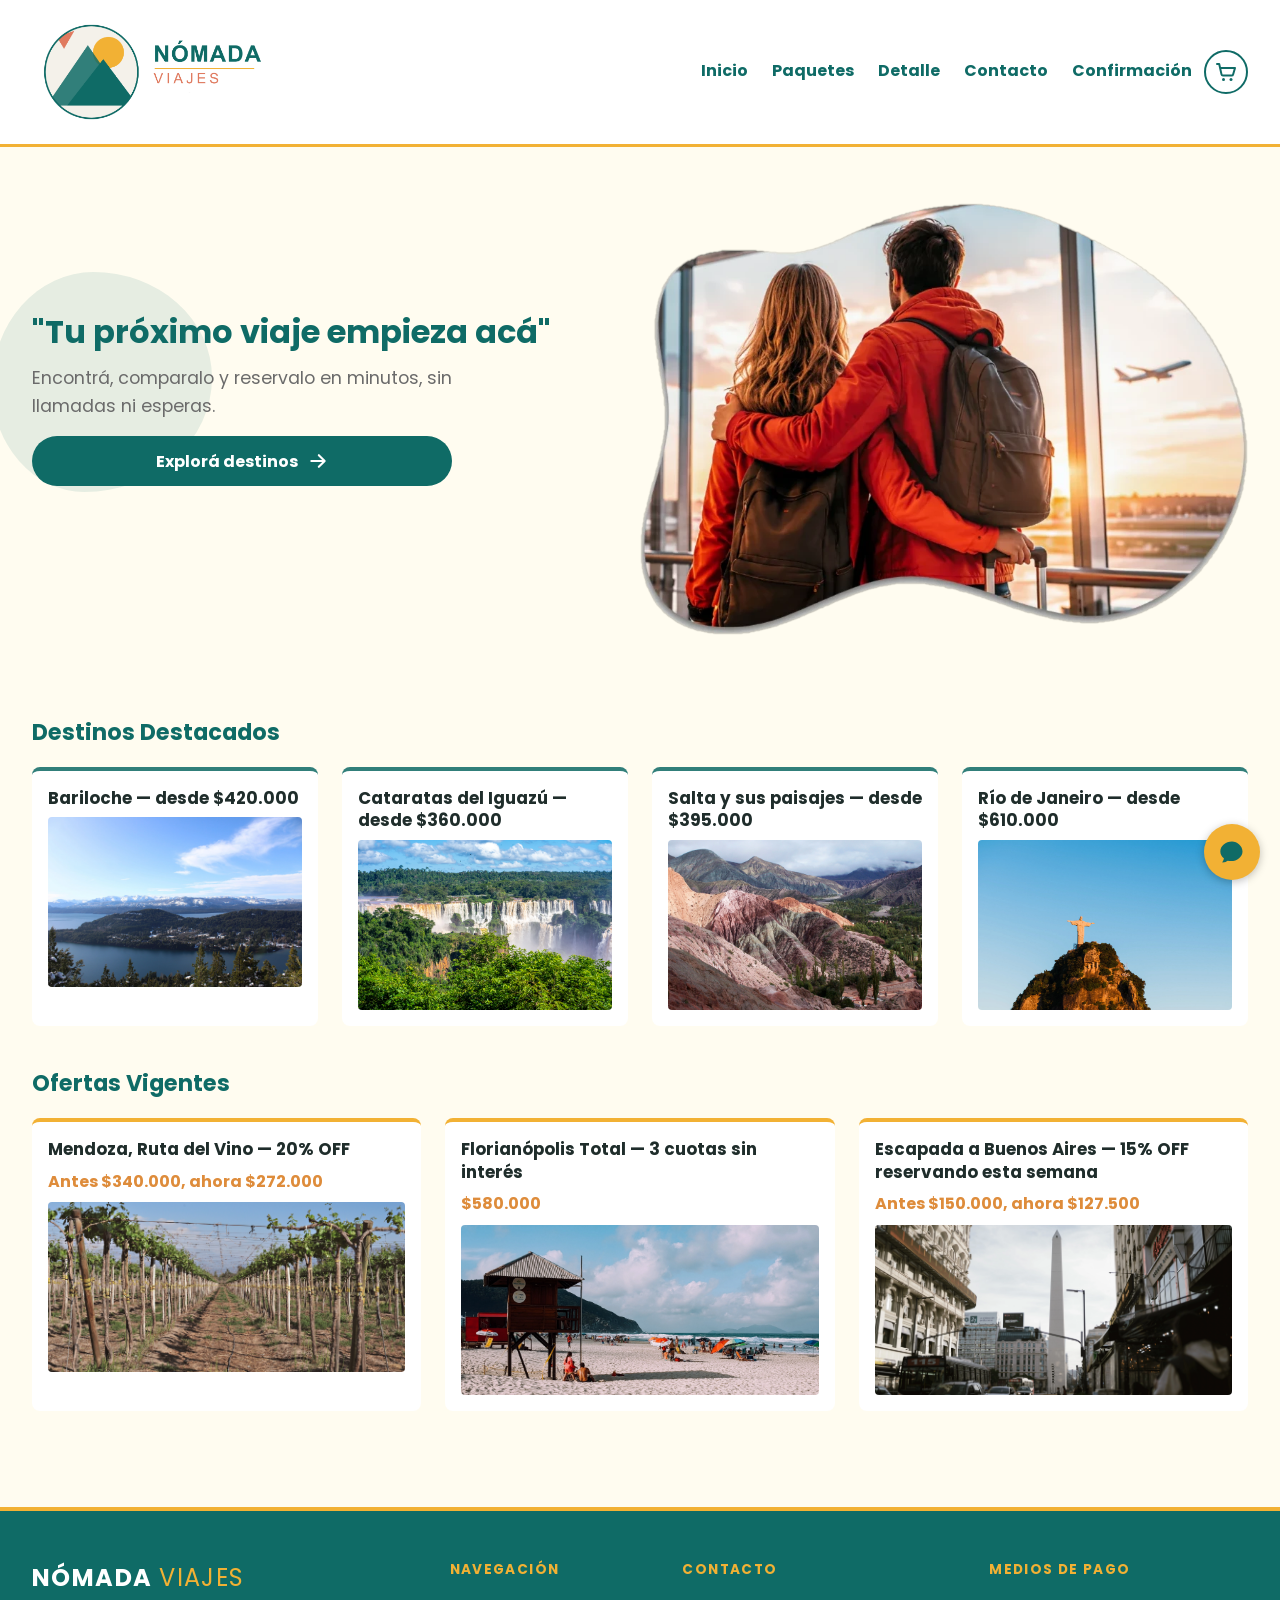
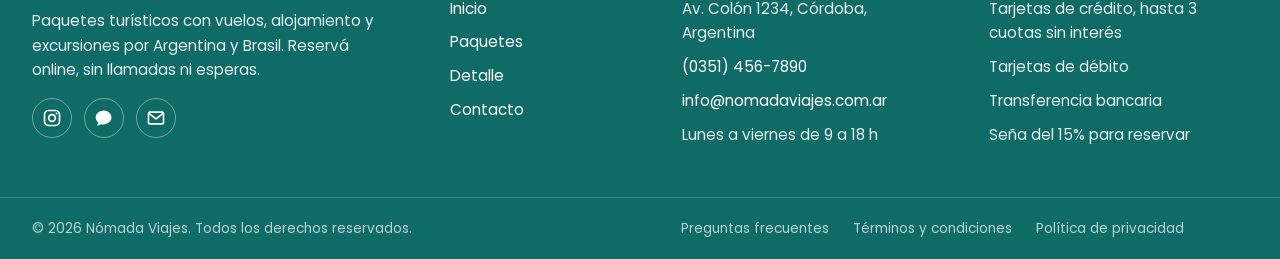
==== estructura_html/src/index.html @ 0f1e9869 "Modificaciones y correcciones TP4" ====
<!DOCTYPE html>
<html lang="es">

<head>
    <meta charset="UTF-8">
    <meta name="viewport" content="width=device-width, initial-scale=1.0">
    <title>Nomada Viajes</title>
    <link rel="icon" href="./recursos/imagenes/favicon.svg">
    <link rel="stylesheet" href="./recursos/estilos/index-global.css">
    <script type="module" src="./recursos/js/index.js"></script>
</head>

<body>
    <header class="encabezado-principal" id="encabezado-principal">
        <a href="./index.html" aria-label="Ir al inicio">
            <img src="./recursos/imagenes/logo_nomada.png" alt="logo empresa Nómada Viajes" width="450">
        </a>
        <nav class="vinculos">
            <a href="./index.html">
                Inicio
            </a>
            <a href="./catalogo.html">
                Paquetes
            </a>
            <a href="./detalle.html">
                Detalle
            </a>
            <a href="./formulario.html">
                Contacto
            </a>
            <a href="./confirmacion.html">
                Confirmación
            </a>
        </nav>
        <div class="carrito-encabezado">
            <button type="button" class="boton-carrito" id="boton-carrito" aria-label="Carrito vacío"
                aria-expanded="false" aria-controls="panel-carrito">
                <svg viewBox="0 0 24 24" aria-hidden="true">
                    <path d="M3 4h2.2l2.3 10.4a1.5 1.5 0 0 0 1.5 1.2h8.6a1.5 1.5 0 0 0 1.5-1.1L21 8H6.1" fill="none"
                        stroke="currentColor" stroke-width="2" stroke-linecap="round" stroke-linejoin="round" />
                    <circle cx="9.5" cy="19.5" r="1.5" fill="currentColor" />
                    <circle cx="17" cy="19.5" r="1.5" fill="currentColor" />
                </svg>
                <span class="carrito-contador" id="carrito-contador" hidden>0</span>
            </button>
            <span class="carrito-resumen" id="carrito-resumen" hidden></span>
        </div>
        <button class="boton-abrir" id="boton-abrir" aria-label="Abrir menú" aria-expanded="false"></button>
        <button class="boton-cerrar" id="boton-cerrar" aria-label="Cerrar menú"></button>
        <section class="panel-carrito" id="panel-carrito" aria-label="Tu carrito" hidden>
            <h2>Tu carrito</h2>
            <ul class="carrito-items" id="carrito-items">
                <!-- Los paquetes del carrito se cargan dinámicamente desde carrito.js -->
            </ul>
            <p class="carrito-vacio" id="carrito-vacio">Tu carrito está vacío.</p>
            <div class="carrito-total" id="carrito-total" hidden>
                <p>Subtotal: <strong id="carrito-subtotal">$0</strong></p>
                <a href="./formulario.html" class="boton boton-secundario">
                    Continuar con la reserva
                </a>
            </div>
        </section>
    </header>
    <main class="contenido-principal">
        <!-- Hero: texto a la izquierda y foto a la derecha (en celular se apilan) -->
        <section class="presentacion">
            <div class="presentacion-texto">
                <h1>"Tu próximo viaje empieza acá"</h1>
                <p>Encontrá, comparalo y reservalo en minutos, sin llamadas ni esperas.</p>

                <!-- Un vínculo con forma de botón: un <a> no puede ir dentro de un <button> -->
                <a href="./catalogo.html" class="boton boton-destinos" id="boton-destinos">
                    Explorá destinos
                    <svg viewBox="0 0 24 24" aria-hidden="true">
                        <path d="M4 12h15M13 5l7 7-7 7" fill="none" stroke="currentColor" stroke-width="2.5"
                            stroke-linecap="round" stroke-linejoin="round" />
                    </svg>
                </a>
            </div>
            <div class="presentacion-foto">
                <img src="./recursos/imagenes/fotoprincip.webp" alt="Pareja de viajeros mirando un avión despegar"
                    width="420">
            </div>
        </section>
        <section>
            <h2>Destinos Destacados</h2>
            <div class="grilla-destinos" id="contenedor-destinos">
                <article>
                    <h3>Bariloche — desde $420.000</h3>
                    <img src="./recursos/imagenes/paquetes/bariloche.webp"
                        alt="Vista del lago Nahuel Huapi con cerros nevados, Bariloche">
                </article>
                <article>
                    <h3>Cataratas del Iguazú — desde $360.000</h3>
                    <img src="./recursos/imagenes/paquetes/cataratas.webp"
                        alt="Cascada principal del Parque Nacional Iguazú" width="400">
                </article>
                <article>
                    <h3>Salta y sus paisajes — desde $395.000</h3>
                    <img src="./recursos/imagenes/paquetes/salta.webp"
                        alt="Cerros multicolores de la Quebrada de Humahuaca, Salta" width="400">
                </article>
                <article>
                    <h3>Río de Janeiro — desde $610.000</h3>
                    <img src="./recursos/imagenes/paquetes/rio.webp" alt="Vista del Cristo Redentor en Río de Janeiro"
                        width="400">
                </article>
            </div>
        </section>
        <section>
            <h2>Ofertas Vigentes</h2>
            <div class="grilla-ofertas" id="contenedor-ofertas">
                <article>
                    <h3>Mendoza, Ruta del Vino — 20% OFF</h3>
                    <p>Antes $340.000, ahora $272.000</p>
                    <img src="./recursos/imagenes/paquetes/mendoza.webp" alt="Viñedos en la Ruta del Vino, Mendoza"
                        width="400">
                </article>
                <article>
                    <h3>Florianópolis Total — 3 cuotas sin interés</h3>
                    <p> $580.000</p>
                    <img src="./recursos/imagenes/paquetes/florianopolis.webp" alt="Playa de Florianópolis, Brasil"
                        width="400">
                </article>
                <article>
                    <h3>Escapada a Buenos Aires — 15% OFF reservando esta semana</h3>
                    <p>Antes $150.000, ahora $127.500</p>
                    <img src="./recursos/imagenes/paquetes/obelisco.webp"
                        alt="Avenida 9 de Julio y el Obelisco, Buenos Aires" width="400">
                </article>

            </div>
        </section>
    </main>
    <footer class="pie-principal">
        <div class="pie-contenido">
            <section class="pie-marca">
                <p class="pie-logo">Nómada <span>Viajes</span></p>
                <p>
                    Paquetes turísticos con vuelos, alojamiento y excursiones por Argentina y Brasil.
                    Reservá online, sin llamadas ni esperas.
                </p>
                <ul class="pie-redes">
                    <li>
                        <a href="https://instagram.com/nomadaviajes_ok" target="_blank" rel="noopener"
                            aria-label="Instagram de Nómada Viajes">
                            <svg viewBox="0 0 24 24" aria-hidden="true">
                                <rect x="3" y="3" width="18" height="18" rx="5" fill="none" stroke="currentColor"
                                    stroke-width="2" />
                                <circle cx="12" cy="12" r="4" fill="none" stroke="currentColor" stroke-width="2" />
                                <circle cx="17.5" cy="6.5" r="1.2" fill="currentColor" />
                            </svg>
                        </a>
                    </li>
                    <li>
                        <a href="https://wa.me/5493511234567" target="_blank" rel="noopener"
                            aria-label="WhatsApp de Nómada Viajes">
                            <svg viewBox="0 0 24 24" aria-hidden="true">
                                <path fill="currentColor"
                                    d="M12 3C6.48 3 2 6.94 2 11.5c0 2.34 1.16 4.44 3.06 5.94-.1.86-.42 2.02-1.31 3.2-.13.17-.02.42.2.42 1.9-.02 3.5-.9 4.4-1.55.83.2 1.72.3 2.65.3 5.52 0 10-3.94 10-8.31C21 6.94 16.52 3 12 3z" />
                            </svg>
                        </a>
                    </li>
                    <li>
                        <a href="mailto:info@nomadaviajes.com.ar" aria-label="Enviar un email a Nómada Viajes">
                            <svg viewBox="0 0 24 24" aria-hidden="true">
                                <rect x="3" y="5" width="18" height="14" rx="2" fill="none" stroke="currentColor"
                                    stroke-width="2" />
                                <path d="M3.5 6.5 12 13l8.5-6.5" fill="none" stroke="currentColor" stroke-width="2"
                                    stroke-linejoin="round" />
                            </svg>
                        </a>
                    </li>
                </ul>
            </section>

            <nav class="pie-columna" aria-label="Navegación del pie de página">
                <h2>Navegación</h2>
                <ul>
                    <li><a href="./index.html">Inicio</a></li>
                    <li><a href="./catalogo.html">Paquetes</a></li>
                    <li><a href="./detalle.html">Detalle</a></li>
                    <li><a href="./formulario.html">Contacto</a></li>
                </ul>
            </nav>

            <section class="pie-columna">
                <h2>Contacto</h2>
                <ul>
                    <li>Av. Colón 1234, Córdoba, Argentina</li>
                    <li><a href="tel:+543514567890">(0351) 456-7890</a></li>
                    <li><a href="mailto:info@nomadaviajes.com.ar">info@nomadaviajes.com.ar</a></li>
                    <li>Lunes a viernes de 9 a 18 h</li>
                </ul>
            </section>

            <section class="pie-columna">
                <h2>Medios de pago</h2>
                <ul>
                    <li>Tarjetas de crédito, hasta 3 cuotas sin interés</li>
                    <li>Tarjetas de débito</li>
                    <li>Transferencia bancaria</li>
                    <li>Seña del 15% para reservar</li>
                </ul>
            </section>
        </div>

        <div class="pie-legal">
            <p>© 2026 Nómada Viajes. Todos los derechos reservados.</p>
            <ul>
                <li>Preguntas frecuentes</li>
                <li>Términos y condiciones</li>
                <li>Política de privacidad</li>
            </ul>
        </div>
    </footer>
    <a href="https://wa.me/5493511234567" class="boton-flotante" aria-label="Escribirme por WhatsApp" target="_blank"
        rel="noopener">
        <svg viewBox="0 0 24 24" aria-hidden="true">
            <path
                d="M12 3C6.48 3 2 6.94 2 11.5c0 2.34 1.16 4.44 3.06 5.94-.1.86-.42 2.02-1.31 3.2-.13.17-.02.42.2.42 1.9-.02 3.5-.9 4.4-1.55.83.2 1.72.3 2.65.3 5.52 0 10-3.94 10-8.31C21 6.94 16.52 3 12 3z" />
        </svg>
    </a>
</body>

</html>
---- estructura_html/src/recursos/estilos/index-global.css ----
/*IMPORTAR FUENTE*/
@font-face {
     font-family: "Poppins";
     src: url(./fuentes/Poppins-Regular.ttf);
     font-weight: 400;
   }
   @font-face {
     font-family: "Poppins";
     src: url(./fuentes/Poppins-Bold.ttf);
     font-weight: 700;
   }

/*SELECTOR UNIVERSAL*/
*,
*::before,
*::after{
    margin: 0;
    padding: 0;
    box-sizing: border-box;
}

/*SELECTOR DE TIPO */
html{
    font-family: "Poppins", Verdana, Geneva, Tahoma, sans-serif;
    font-size: 16px; 
}

body{
    display: grid;
    grid-template-columns: 100%;
    grid-template-rows: auto 1fr auto;
    min-height: 100vh;
    line-height: 1.6;
    color: #1F2D2B;
    background-color: #fffcf0;
}

h1{
    font-size: 2rem;
    line-height: 1.25;
    color: #0F6B66;
    margin-bottom: 0.75rem;
}

h2{
    font-size: 1.4rem;
    color: #0F6B66;
    margin-top: 2.5rem;
    margin-bottom: 1rem;
}

h3{
    font-size: 1.05rem;
    line-height: 1.35;
    color: #1F2D2B;
}

p{
    margin-bottom: 1rem;
}

a{
    color: #0F6B66;
    text-decoration: none;
}

ul{
    list-style: none;
}

img{
    max-width: 100%;
    display: block;
}

nav{
    display: flex;
    flex-wrap: wrap;
    gap: 0.5rem 1.5rem;
}

fieldset{
    border: none;
}

legend{
    font-weight: 700;
    color: #0F6B66;
}

/*SELECTORES DE CLASE */

/*ENCABEZADOS PRINCIPALES*/
.encabezado-principal{
    position: sticky;
    top: 0px;
    z-index: 20;
    display: flex;
    flex-direction: row;
    flex-wrap: wrap;
    align-items: center;
    gap: 0.75rem;
    background-color: #FFFFFF;
    border-bottom: 3px solid #F2B134;
    padding: 5px 2rem;
}

/*Imagen del logo: empuja todo lo demas hacia la derecha*/
.encabezado-principal > a{
    margin-right: auto;
}

.encabezado-principal a img{
    width: 250px;
}

/*Menu hamburguesa*/
/*Por defecto se arma para pantalla chica (el menu de pantalla grande esta en Responsividad)*/
.encabezado-principal .boton-abrir,
.encabezado-principal .boton-cerrar{
    position: relative;
    width: 44px;
    height: 44px;
    background-color: transparent;
    border: 2px solid #0F6B66;
    border-radius: 4px;
    cursor: pointer;
}

/*Las tres rayitas del boton desplegable*/
.encabezado-principal .boton-abrir{
    background-image:
        linear-gradient(#0F6B66, #0F6B66),
        linear-gradient(#0F6B66, #0F6B66),
        linear-gradient(#0F6B66, #0F6B66);
    background-size: 22px 3px;
    background-repeat: no-repeat;
    background-position: 50% 10px, 50% 50%, 50% 27px;
}

.encabezado-principal .boton-cerrar{
    display: none;
}

.encabezado-principal .boton-cerrar::before,
.encabezado-principal .boton-cerrar::after{
    content: "";
    position: absolute;
    top: 50%;
    left: 50%;
    width: 22px;
    height: 3px;
    background-color: #0F6B66;
}

.encabezado-principal .boton-cerrar::before{
    transform: translate(-50%, -50%) rotate(45deg);
}

.encabezado-principal .boton-cerrar::after{
    transform: translate(-50%, -50%) rotate(-45deg);
}

.encabezado-principal .boton-abrir:hover,
.encabezado-principal .boton-cerrar:hover{
    border-color: #F2B134;
}

/*pseudoclase focus-visible: se marca el boton cuando se llega con el teclado (tecla Tab)*/
.encabezado-principal .boton-abrir:focus-visible,
.encabezado-principal .boton-cerrar:focus-visible{
    outline: 2px solid #F2B134;
    outline-offset: 2px;
}

/*clase menu-abierto: con el header abierto se cambia el boton y se despliega el menu*/
.encabezado-principal.menu-abierto .boton-abrir{
    display: none;
}

.encabezado-principal.menu-abierto .boton-cerrar{
    display: block;
}

.encabezado-principal.menu-abierto .vinculos{
    display: flex;
}

.encabezado-principal .vinculos{
    display: none;
    position: absolute;
    top: 100%;
    left: 0;
    right: 0;
    z-index: 10;
    flex-direction: column;
    gap: 0;
    padding: 0.5rem 1rem 1rem;
    background-color: #FFFFFF;
    border-bottom: 3px solid #F2B134;
    box-shadow: 0 6px 8px rgba(0, 0, 0, 0.15);
}

.encabezado-principal .vinculos a{
    padding: 0.75rem 0;
    color: #0F6B66;
    font-weight: 700;
    border-bottom: 3px solid transparent;
}

.encabezado-principal .vinculos a:hover{
    border-bottom-color: #F2B134;
}


/*CONTENIDOS PRINCIPALES*/
/*Ocupa casi todo el ancho de la pantalla, con el mismo margen lateral que el encabezado (2rem)*/
.contenido-principal{
    width: 100%;
    max-width: 1600px;
    margin: 2rem auto;
    padding: 0 2rem;
}

/*Hero / presentacion: texto a la izquierda, foto a la derecha*/
.contenido-principal .presentacion{
    position: relative;
    display: flex;
    align-items: center;
    gap: 2.5rem;
    text-align: left;
    padding: 1.5rem 0 2.5rem;
}

.contenido-principal .presentacion-texto{
    position: relative;
    flex: 1 1 380px;
    z-index: 2;
}

/*blob decorativo detras del titulo*/
.contenido-principal .presentacion-texto::before{
    content: "";
    position: absolute;
    top: -2.5rem;
    left: -2.5rem;
    width: 220px;
    height: 220px;
    background-color: #0F6B66;
    opacity: 0.1;
    border-radius: 46% 54% 58% 42% / 52% 48% 52% 48%;
    z-index: -1;
}

.contenido-principal .presentacion-texto p{
    font-size: 1.1rem;
    max-width: 420px;
    color: #6B6B6B;
}

/*ruta punteada con el avioncito: se extiende hacia la foto*/
.contenido-principal .presentacion-texto{
    padding-bottom: 2.5rem;
}

.contenido-principal .presentacion-ruta{
    position: absolute;
    right: -50px;
    bottom: 0;
    width: 190px;
    height: auto;
    z-index: 1;
}

.contenido-principal .presentacion-foto{
    flex: 1 1 420px;
}

.contenido-principal .presentacion-foto img{
    width: 100%;
    height: auto;
    border-radius: 0 16px 16px 0;
}

/*Boton Explorá destinos (usa la clase global .boton): mismo ancho que el texto de arriba*/
.contenido-principal .boton-destinos{
    max-width: 420px;
    margin: 0.5rem 0 0;
}

.contenido-principal .grilla-destinos,
.contenido-principal .grilla-ofertas{
    display: grid;
    grid-template-columns: repeat(auto-fit, minmax(230px, 1fr));
    gap: 1.5rem;
}

.contenido-principal .grilla-destinos article,
.contenido-principal .grilla-ofertas article{
    background-color: #FFFFFF;
    border-radius: 8px;
    border-top: 4px solid #317F7A;
    padding: 1rem;
}

.contenido-principal .grilla-ofertas article{
    border-top-color: #F2B134;
}

.contenido-principal .grilla-destinos article h3,
.contenido-principal .grilla-ofertas article h3{
    margin-bottom: 0.5rem;
}

.contenido-principal .grilla-ofertas article p{
    color: #de8c3b;
    font-weight: 700;
    margin-bottom: 0.5rem;
}

.contenido-principal .grilla-destinos article img,
.contenido-principal .grilla-ofertas article img{
    width: 100%;
    height: 170px;
    object-fit: cover;
    border-radius: 4px;
}

/*BOTONES*/
/*Clase global: todos los botones y vinculos con forma de boton del sitio son redondeados (como "Explorá destinos")*/
.boton{
    display: flex;
    width: 100%;
    align-items: center;
    justify-content: center;
    gap: 0.6rem;
    padding: 0.8rem 1.75rem;
    border: 2px solid transparent;
    border-radius: 999px;
    background-color: #0F6B66;
    color: #FFFFFF;
    font-family: inherit;
    font-size: 1rem;
    font-weight: 700;
    line-height: 1.2;
    text-align: center;
    text-decoration: none;
    cursor: pointer;
    transition: background-color 0.2s ease, color 0.2s ease, border-color 0.2s ease;
}

.boton svg{
    width: 20px;
    height: 20px;
}

.boton:hover{
    background-color: #E07A5F;
    color: #FFFFFF;
}

.boton:focus-visible{
    outline: 2px solid #F2B134;
    outline-offset: 2px;
}

/*Variante amarilla (Continuar con la reserva)*/
.boton-secundario{
    background-color: #F2B134;
    color: #1F2D2B;
}

/*Variante con borde (Quitar)*/
.boton-contorno{
    background-color: transparent;
    color: #E07A5F;
    border-color: #E07A5F;
}

/*Variante chica (Quitar)*/
.boton-chico{
    padding: 0.45rem 1.1rem;
    font-size: 0.9rem;
}

/*Variante vinculo (Ver detalle): texto verde con linea amarilla abajo, como los vinculos del menu*/
.boton-vinculo{
    justify-content: space-between;
    padding: 0.6rem 0;
    border: none;
    border-bottom: 3px solid #F2B134;
    border-radius: 0;
    background-color: transparent;
    color: #0F6B66;
}

.boton-vinculo svg{
    transition: transform 0.2s ease;
}

/*El boton Quitar del carrito no ocupa todo el ancho: va al lado de los datos*/
.boton-quitar{
    width: auto;
    flex-shrink: 0;
}

/*CARRITO DEL ENCABEZADO*/
.encabezado-principal .carrito-encabezado{
    display: flex;
    align-items: center;
    gap: 0.5rem;
}

.encabezado-principal .boton-carrito{
    position: relative;
    display: flex;
    align-items: center;
    justify-content: center;
    width: 44px;
    height: 44px;
    background-color: transparent;
    color: #0F6B66;
    border: 2px solid #0F6B66;
    border-radius: 50%;
    cursor: pointer;
    transition: background-color 0.2s ease, color 0.2s ease;
}

.encabezado-principal .boton-carrito svg{
    width: 24px;
    height: 24px;
}

.encabezado-principal .boton-carrito:hover,
.encabezado-principal .boton-carrito[aria-expanded="true"]{
    background-color: #0F6B66;
    color: #FFFFFF;
}

.encabezado-principal .boton-carrito:focus-visible{
    outline: 2px solid #F2B134;
    outline-offset: 2px;
}

/*Globito con la cantidad de paquetes*/
.encabezado-principal .carrito-contador{
    position: absolute;
    top: -6px;
    right: -6px;
    min-width: 20px;
    height: 20px;
    padding: 0 5px;
    border-radius: 999px;
    background-color: #E07A5F;
    color: #FFFFFF;
    font-size: 0.75rem;
    font-weight: 700;
    line-height: 20px;
    text-align: center;
}

/*Total al lado del icono*/
.encabezado-principal .carrito-resumen{
    font-weight: 700;
    color: #0F6B66;
    white-space: nowrap;
}

/*El atributo hidden tiene que ganarle a los display de arriba*/
.encabezado-principal [hidden]{
    display: none !important;
}

/*Panel desplegable del carrito*/
.encabezado-principal .panel-carrito{
    position: absolute;
    top: calc(100% + 3px);
    right: 2rem;
    width: min(420px, calc(100vw - 2rem));
    max-height: calc(100vh - 140px);
    overflow-y: auto;
    background-color: #FFFFFF;
    border-radius: 0 0 8px 8px;
    border-top: 4px solid #F2B134;
    padding: 1rem 1.25rem;
    box-shadow: 0 8px 20px rgba(0, 0, 0, 0.18);
}

.encabezado-principal .panel-carrito h2{
    margin: 0 0 0.5rem;
    font-size: 1.2rem;
}

.encabezado-principal .carrito-item{
    display: flex;
    align-items: center;
    gap: 0.75rem;
    padding: 0.75rem 0;
    border-bottom: 1px solid #E3E0D8;
}

.encabezado-principal .carrito-item img{
    width: 64px;
    height: 52px;
    object-fit: cover;
    border-radius: 4px;
}

.encabezado-principal .carrito-datos{
    flex: 1;
}

.encabezado-principal .carrito-datos h3{
    font-size: 0.95rem;
}

.encabezado-principal .carrito-datos p{
    margin: 0;
    font-size: 0.85rem;
}

.encabezado-principal .carrito-datos .carrito-precio{
    font-size: 0.95rem;
    font-weight: 700;
}

.encabezado-principal .carrito-vacio{
    margin: 0.5rem 0 0;
    font-style: italic;
}

/*Subtotal arriba y boton continuar abajo a todo el ancho*/
.encabezado-principal .carrito-total{
    display: flex;
    flex-direction: column;
    gap: 0.75rem;
    padding-top: 1rem;
}

.encabezado-principal .carrito-total p{
    margin: 0;
    font-size: 1.1rem;
}

/*PIE PRINCIPAL*/
.pie-principal{
    margin-top: 4rem;
    background-color: #0F6B66;
    color: #E6F0EF;
    border-top: 4px solid #F2B134;
    font-size: 0.95rem;
}

/*4 columnas: marca, navegacion, contacto y medios de pago (mismo ancho que el contenido)*/
.pie-principal .pie-contenido{
    display: grid;
    grid-template-columns: 2fr 1fr 1.4fr 1.4fr;
    gap: 2rem 3rem;
    max-width: 1600px;
    margin: 0 auto;
    padding: 3rem 2rem 2.5rem;
}

.pie-principal .pie-logo{
    margin-bottom: 0.75rem;
    font-size: 1.5rem;
    font-weight: 700;
    letter-spacing: 0.06em;
    text-transform: uppercase;
    color: #FFFFFF;
}

.pie-principal .pie-logo span{
    font-weight: 400;
    color: #F2B134;
}

.pie-principal .pie-marca p{
    max-width: 360px;
}

.pie-principal h2{
    margin: 0 0 1rem;
    font-size: 0.85rem;
    letter-spacing: 0.1em;
    text-transform: uppercase;
    color: #F2B134;
}

/*La columna de navegacion es un <nav>: se anula el display flex global de nav*/
.pie-principal .pie-columna{
    display: block;
}

.pie-principal .pie-columna li{
    margin-bottom: 0.6rem;
}

.pie-principal a{
    color: #FFFFFF;
    transition: color 0.2s ease;
}

.pie-principal a:hover{
    color: #F2B134;
}

.pie-principal a:focus-visible{
    outline: 2px solid #F2B134;
    outline-offset: 2px;
}

/*Redes: circulos con icono*/
.pie-principal .pie-redes{
    display: flex;
    gap: 0.75rem;
}

.pie-principal .pie-redes a{
    display: flex;
    align-items: center;
    justify-content: center;
    width: 40px;
    height: 40px;
    border: 1px solid rgba(255, 255, 255, 0.4);
    border-radius: 50%;
    transition: background-color 0.2s ease, border-color 0.2s ease, color 0.2s ease;
}

.pie-principal .pie-redes a:hover{
    background-color: #F2B134;
    border-color: #F2B134;
    color: #0F6B66;
}

.pie-principal .pie-redes svg{
    width: 20px;
    height: 20px;
}

/*Franja inferior: derechos y legales*/
.pie-principal .pie-legal{
    display: flex;
    flex-wrap: wrap;
    justify-content: space-between;
    align-items: center;
    gap: 0.5rem 2rem;
    max-width: 1600px;
    margin: 0 auto;
    /*a la derecha queda lugar para el boton flotante de WhatsApp*/
    padding: 1.25rem 6rem 1.25rem 2rem;
    border-top: 1px solid rgba(255, 255, 255, 0.2);
    font-size: 0.85rem;
    color: #B9D3D1;
}

.pie-principal .pie-legal p{
    margin: 0;
}

.pie-principal .pie-legal ul{
    display: flex;
    flex-wrap: wrap;
    gap: 0.5rem 1.5rem;
}

.boton-secundario:hover{
    background-color: #E07A5F;
    color: #FFFFFF;
}

.boton-contorno:hover{
    background-color: #E07A5F;
    color: #FFFFFF;
}

.boton-vinculo:hover{
    background-color: transparent;
    color: #E07A5F;
    border-bottom-color: #E07A5F;
}

.boton-vinculo:hover svg{
    transform: translateX(4px);
}

/*BOTON FLOTANTE*/
.boton-flotante{
    position: fixed;
    bottom: 20px;
    right: 20px;
    width: 56px;
    height: 56px;
    display: flex;
    align-items: center;
    justify-content: center;
    background-color: #F2B134;
    border-radius: 50%;
    box-shadow: 0 2px 8px rgba(0, 0, 0, 0.25);
    transition: background-color 0.2s ease;
}

.boton-flotante:hover{
    background-color: #ee9b49;
}

.boton-flotante svg{
    width: 28px;
    height: 28px;
    fill: #0F6B66;
}

.boton-flotante:hover svg{
    fill: #1F2D2B;
}

/*Responsividad*/

/*Pantalla grande: el menu vuelve a mostrarse en fila y los botones del menu hamburguesa desaparecen*/
@media (min-width: 768px){
    /*Se repiten las versiones con menu-abierto para que tambien queden ocultos si el menu quedo abierto al agrandar la ventana*/
    .encabezado-principal .boton-abrir,
    .encabezado-principal .boton-cerrar,
    .encabezado-principal.menu-abierto .boton-abrir,
    .encabezado-principal.menu-abierto .boton-cerrar{
        display: none;
    }
    .encabezado-principal .vinculos{
        display: flex;
        position: static;
        flex-direction: row;
        gap: 0.5rem 1.5rem;
        padding: 0;
        background-color: transparent;
        border-bottom: none;
        box-shadow: none;
    }
    .encabezado-principal .vinculos a{
        padding: 0;
    }
}

@media (max-width: 1024px){
    .pie-principal .pie-contenido{
        grid-template-columns: 1fr 1fr;
    }
}

@media (max-width: 768px){
    .encabezado-principal{
        padding: 5px 1rem;
    }
    .contenido-principal{
        padding: 0 1rem;
    }
    .encabezado-principal .panel-carrito{
        right: 1rem;
    }
    .contenido-principal .presentacion{
        flex-direction: column;
        text-align: center;
    }
    .contenido-principal .presentacion-texto{
        text-align: center;
    }
    .contenido-principal .presentacion-texto::before{
        display: none;
    }
    .contenido-principal .presentacion-texto{
        padding-bottom: 0;
    }
    .contenido-principal .presentacion-texto p,
    .contenido-principal .boton-destinos{
        margin-left: auto;
        margin-right: auto;
    }
    .contenido-principal .presentacion-ruta{
        position: static;
        margin: 0.5rem auto 0;
    }
    .contenido-principal .presentacion-foto img{
        border-radius: 16px;
    }
}

@media (max-width: 480px){
    h1{
        font-size: 1.6rem;
    }
    h2{
        font-size: 1.2rem;
    }
    .encabezado-principal a img{
        width: 160px;
    }
    .encabezado-principal .carrito-resumen{
        display: none;
    }
    .contenido-principal{
        padding: 0 1rem;
    }
    .pie-principal .pie-contenido{
        grid-template-columns: 1fr;
        padding: 2.5rem 1rem 2rem;
    }
    .pie-principal .pie-legal{
        flex-direction: column;
        align-items: flex-start;
        padding: 1.25rem 1rem 5rem;
    }
    .boton-flotante{
        bottom: 15px;
        right: 15px;
        width: 48px;
        height: 48px;
    }
}
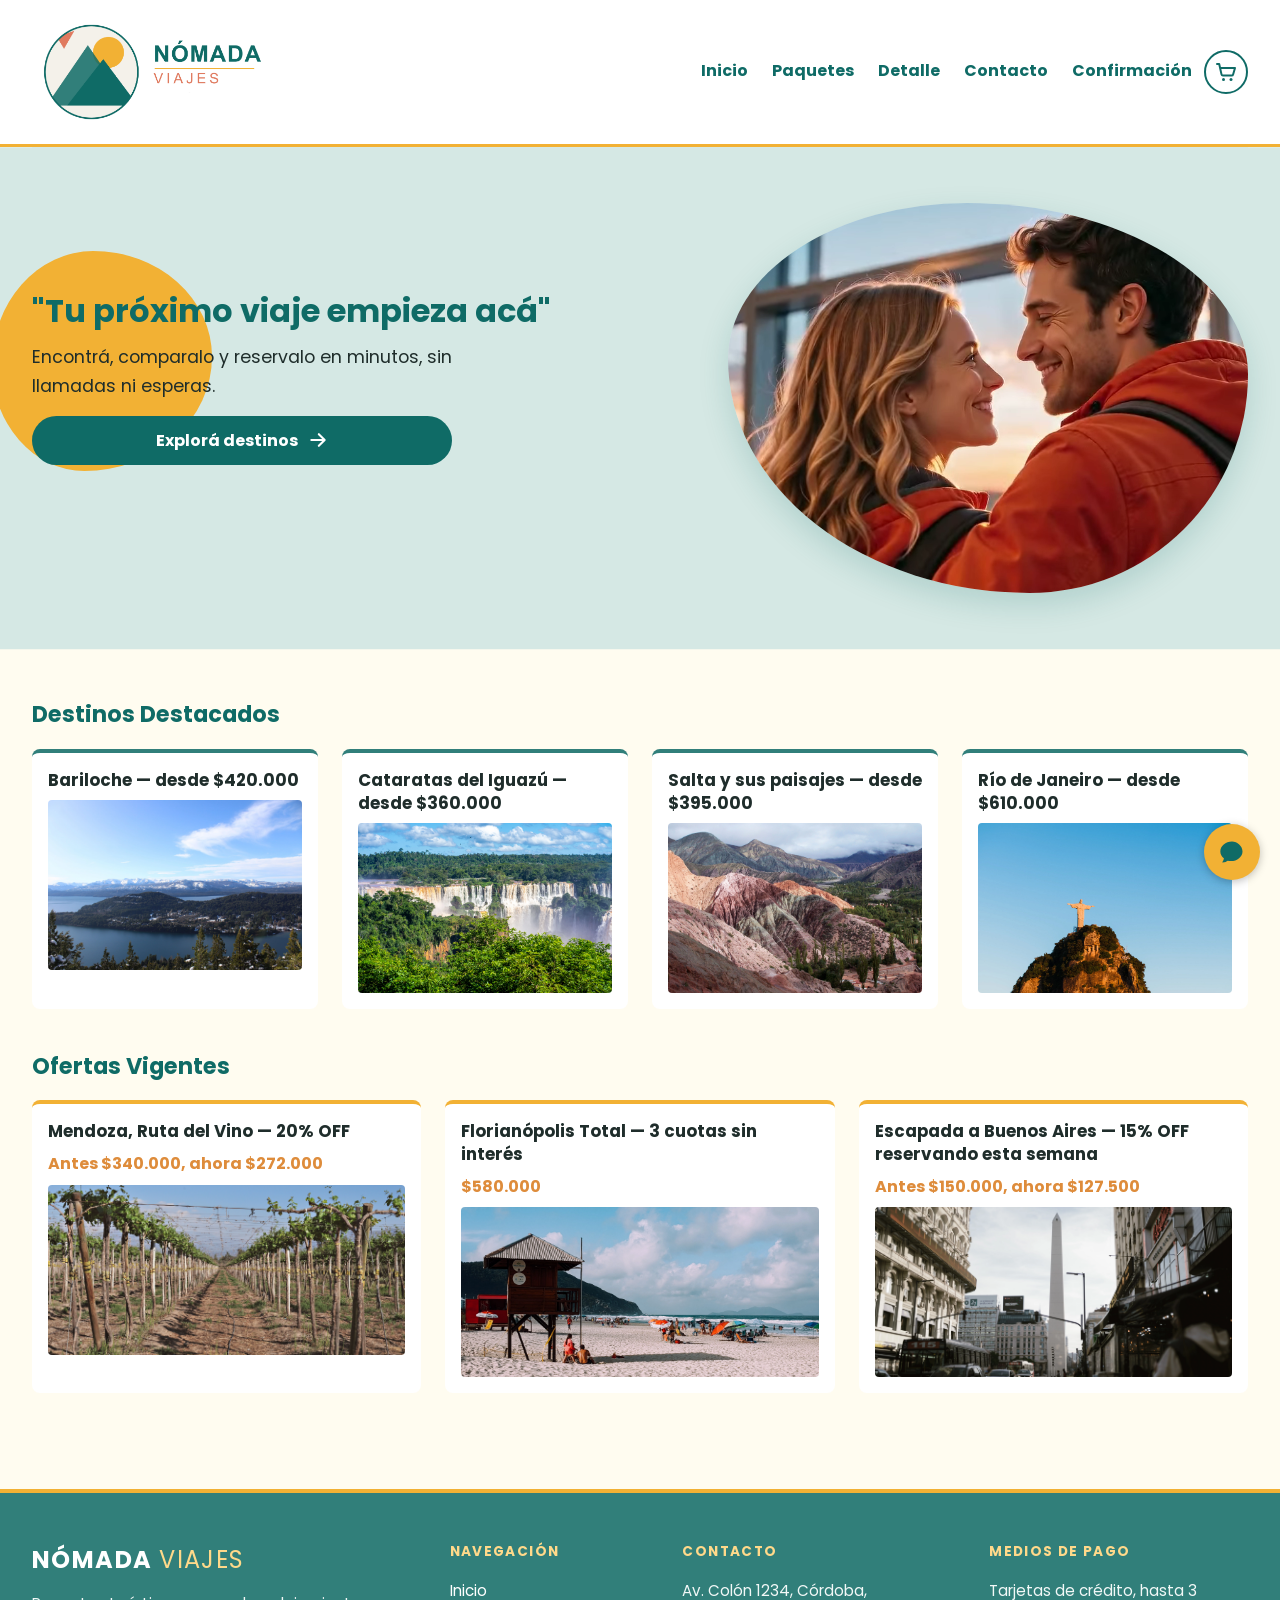
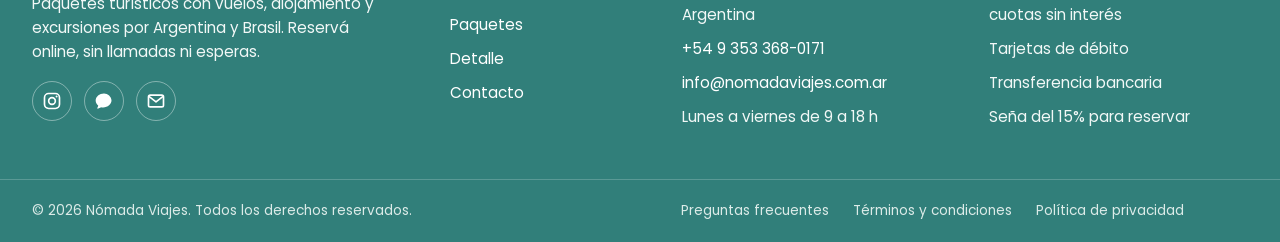
==== commit 8da0a999: "JSON con fetch, persistencia del carrito y envio de reservas" ====
--- a/estructura_html/src/index.html
+++ b/estructura_html/src/index.html
@@ -58,17 +58,17 @@
                 <a href="./formulario.html" class="boton boton-secundario">
                     Continuar con la reserva
                 </a>
+                <button type="button" class="boton boton-contorno boton-chico" id="boton-vaciar">
+                    Vaciar carrito
+                </button>
             </div>
         </section>
     </header>
-    <main class="contenido-principal">
-        <!-- Hero: texto a la izquierda y foto a la derecha (en celular se apilan) -->
-        <section class="presentacion">
+    <main class="contenido-principal contenido-inicio">
+        <section class="presentacion presentacion-verde">
             <div class="presentacion-texto">
                 <h1>"Tu próximo viaje empieza acá"</h1>
-                <p>Encontrá, comparalo y reservalo en minutos, sin llamadas ni esperas.</p>
-
-                <!-- Un vínculo con forma de botón: un <a> no puede ir dentro de un <button> -->
+                <p>Encontrá, comparalo y reservalo en minutos, sin llamadas ni esperas.</p>              
                 <a href="./catalogo.html" class="boton boton-destinos" id="boton-destinos">
                     Explorá destinos
                     <svg viewBox="0 0 24 24" aria-hidden="true">
@@ -78,32 +78,42 @@
                 </a>
             </div>
             <div class="presentacion-foto">
-                <img src="./recursos/imagenes/fotoprincip.webp" alt="Pareja de viajeros mirando un avión despegar"
-                    width="420">
+                <div class="presentacion-video">
+                    <video src="./recursos/videos/portada.webm" autoplay muted loop playsinline
+                        aria-label="Pareja de viajeros abrazados mirando un avión despegar desde el aeropuerto"></video>
+                </div>
             </div>
         </section>
         <section>
             <h2>Destinos Destacados</h2>
             <div class="grilla-destinos" id="contenedor-destinos">
                 <article>
-                    <h3>Bariloche — desde $420.000</h3>
-                    <img src="./recursos/imagenes/paquetes/bariloche.webp"
-                        alt="Vista del lago Nahuel Huapi con cerros nevados, Bariloche">
-                </article>
-                <article>
-                    <h3>Cataratas del Iguazú — desde $360.000</h3>
-                    <img src="./recursos/imagenes/paquetes/cataratas.webp"
-                        alt="Cascada principal del Parque Nacional Iguazú" width="400">
-                </article>
-                <article>
-                    <h3>Salta y sus paisajes — desde $395.000</h3>
-                    <img src="./recursos/imagenes/paquetes/salta.webp"
-                        alt="Cerros multicolores de la Quebrada de Humahuaca, Salta" width="400">
-                </article>
-                <article>
-                    <h3>Río de Janeiro — desde $610.000</h3>
-                    <img src="./recursos/imagenes/paquetes/rio.webp" alt="Vista del Cristo Redentor en Río de Janeiro"
-                        width="400">
+                    <a href="./detalle.html?id=bariloche" class="tarjeta-enlace">
+                        <h3>Bariloche — desde $420.000</h3>
+                        <img src="./recursos/imagenes/paquetes/bariloche.webp"
+                            alt="Vista del lago Nahuel Huapi con cerros nevados, Bariloche">
+                    </a>
+                </article>
+                <article>
+                    <a href="./detalle.html?id=cataratas" class="tarjeta-enlace">
+                        <h3>Cataratas del Iguazú — desde $360.000</h3>
+                        <img src="./recursos/imagenes/paquetes/cataratas.webp"
+                            alt="Cascada principal del Parque Nacional Iguazú" width="400">
+                    </a>
+                </article>
+                <article>
+                    <a href="./detalle.html?id=salta" class="tarjeta-enlace">
+                        <h3>Salta y sus paisajes — desde $395.000</h3>
+                        <img src="./recursos/imagenes/paquetes/salta.webp"
+                            alt="Cerros multicolores de la Quebrada de Humahuaca, Salta" width="400">
+                    </a>
+                </article>
+                <article>
+                    <a href="./detalle.html?id=rio-de-janeiro" class="tarjeta-enlace">
+                        <h3>Río de Janeiro — desde $610.000</h3>
+                        <img src="./recursos/imagenes/paquetes/rio.webp" alt="Vista del Cristo Redentor en Río de Janeiro"
+                            width="400">
+                    </a>
                 </article>
             </div>
         </section>
@@ -111,22 +121,28 @@
             <h2>Ofertas Vigentes</h2>
             <div class="grilla-ofertas" id="contenedor-ofertas">
                 <article>
-                    <h3>Mendoza, Ruta del Vino — 20% OFF</h3>
-                    <p>Antes $340.000, ahora $272.000</p>
-                    <img src="./recursos/imagenes/paquetes/mendoza.webp" alt="Viñedos en la Ruta del Vino, Mendoza"
-                        width="400">
-                </article>
-                <article>
-                    <h3>Florianópolis Total — 3 cuotas sin interés</h3>
-                    <p> $580.000</p>
-                    <img src="./recursos/imagenes/paquetes/florianopolis.webp" alt="Playa de Florianópolis, Brasil"
-                        width="400">
-                </article>
-                <article>
-                    <h3>Escapada a Buenos Aires — 15% OFF reservando esta semana</h3>
-                    <p>Antes $150.000, ahora $127.500</p>
-                    <img src="./recursos/imagenes/paquetes/obelisco.webp"
-                        alt="Avenida 9 de Julio y el Obelisco, Buenos Aires" width="400">
+                    <a href="./detalle.html?id=mendoza" class="tarjeta-enlace">
+                        <h3>Mendoza, Ruta del Vino — 20% OFF</h3>
+                        <p>Antes $340.000, ahora $272.000</p>
+                        <img src="./recursos/imagenes/paquetes/mendoza.webp" alt="Viñedos en la Ruta del Vino, Mendoza"
+                            width="400">
+                    </a>
+                </article>
+                <article>
+                    <a href="./detalle.html?id=florianopolis" class="tarjeta-enlace">
+                        <h3>Florianópolis Total — 3 cuotas sin interés</h3>
+                        <p> $580.000</p>
+                        <img src="./recursos/imagenes/paquetes/florianopolis.webp" alt="Playa de Florianópolis, Brasil"
+                            width="400">
+                    </a>
+                </article>
+                <article>
+                    <a href="./detalle.html?id=buenos-aires" class="tarjeta-enlace">
+                        <h3>Escapada a Buenos Aires — 15% OFF reservando esta semana</h3>
+                        <p>Antes $150.000, ahora $127.500</p>
+                        <img src="./recursos/imagenes/paquetes/obelisco.webp"
+                            alt="Avenida 9 de Julio y el Obelisco, Buenos Aires" width="400">
+                    </a>
                 </article>
 
             </div>
@@ -153,7 +169,7 @@
                         </a>
                     </li>
                     <li>
-                        <a href="https://wa.me/5493511234567" target="_blank" rel="noopener"
+                        <a href="https://wa.me/5493533680171" target="_blank" rel="noopener"
                             aria-label="WhatsApp de Nómada Viajes">
                             <svg viewBox="0 0 24 24" aria-hidden="true">
                                 <path fill="currentColor"
@@ -188,7 +204,7 @@
                 <h2>Contacto</h2>
                 <ul>
                     <li>Av. Colón 1234, Córdoba, Argentina</li>
-                    <li><a href="tel:+543514567890">(0351) 456-7890</a></li>
+                    <li><a href="tel:+5493533680171">+54 9 353 368-0171</a></li>
                     <li><a href="mailto:info@nomadaviajes.com.ar">info@nomadaviajes.com.ar</a></li>
                     <li>Lunes a viernes de 9 a 18 h</li>
                 </ul>
@@ -214,7 +230,7 @@
             </ul>
         </div>
     </footer>
-    <a href="https://wa.me/5493511234567" class="boton-flotante" aria-label="Escribirme por WhatsApp" target="_blank"
+    <a href="https://wa.me/5493533680171" class="boton-flotante" aria-label="Escribirme por WhatsApp" target="_blank"
         rel="noopener">
         <svg viewBox="0 0 24 24" aria-hidden="true">
             <path
--- a/estructura_html/src/recursos/estilos/index-global.css
+++ b/estructura_html/src/recursos/estilos/index-global.css
@@ -274,12 +274,74 @@
 
 .contenido-principal .presentacion-foto{
     flex: 1 1 420px;
-}
-
+    display: flex;
+    justify-content: flex-end;
+}
+
+/*La foto original mide 851px de ancho: se limita el tamaño para que no se agrande y se vea pixelada*/
 .contenido-principal .presentacion-foto img{
     width: 100%;
+    max-width: 520px;
     height: auto;
     border-radius: 0 16px 16px 0;
+}
+
+/*Video de portada dentro de un marco con forma orgánica.
+  El video original mide 1280x720 y tiene una marca de agua abajo a la derecha (desde el píxel 640 hacia abajo)
+  y una pequeña en la esquina superior izquierda. El marco muestra solo la zona de 787x590 que va de
+  x = 200 a x = 987 y de y = 30 a y = 620, con la pareja centrada: el resto queda oculto con overflow: hidden.
+  Los porcentajes salen de esas medidas: 1280 / 787 = 162.7% de ancho, 200 / 787 = 25.4% hacia la izquierda
+  y 30 / 590 = 5.1% hacia arriba*/
+.contenido-principal .presentacion-video{
+    position: relative;
+    width: 100%;
+    max-width: 520px;
+    aspect-ratio: 4 / 3;
+    overflow: hidden;
+    border-radius: 46% 54% 42% 58% / 40% 44% 56% 60%;
+    box-shadow: 0 12px 30px rgba(15, 107, 102, 0.18);
+}
+
+.contenido-principal .presentacion-video video{
+    position: absolute;
+    top: -5.1%;
+    left: -25.4%;
+    width: 162.7%;
+    max-width: none;
+    height: auto;
+}
+
+/*Hero con fondo de color a todo el ancho de la pantalla.
+  El contenido sigue alineado con el encabezado: el color se extiende hacia los costados con box-shadow y se
+  recorta arriba y abajo con clip-path. En Inicio el main no tiene margen superior para que el color
+  empiece justo debajo del encabezado*/
+.contenido-principal.contenido-inicio{
+    margin-top: 0;
+}
+
+.contenido-principal .presentacion-verde{
+    margin-bottom: 3rem;
+    padding: 3.5rem 0;
+    clip-path: inset(0 -100vmax);
+}
+
+/*Fondo del hero: verde suave, con título verde oscuro y un círculo amarillo, como el del logo, detrás del título*/
+.contenido-principal .presentacion-verde{
+    background-color: #D5E8E4;
+    box-shadow: 0 0 0 100vmax #D5E8E4;
+}
+
+.contenido-principal .presentacion-verde .presentacion-texto h1{
+    color: #0F6B66;
+}
+
+.contenido-principal .presentacion-verde .presentacion-texto p{
+    color: #1F2D2B;
+}
+
+.contenido-principal .presentacion-verde .presentacion-texto::before{
+    background-color: #F2B134;
+    opacity: 1;
 }
 
 /*Boton Explorá destinos (usa la clase global .boton): mismo ancho que el texto de arriba*/
@@ -305,6 +367,38 @@
 
 .contenido-principal .grilla-ofertas article{
     border-top-color: #F2B134;
+}
+
+/*Las tarjetas son vínculos al detalle del paquete: al pasar el mouse cambian el color del borde superior
+  (destinos: coral, el mismo del hover de los botones; ofertas: verde) y se levantan un poco*/
+.contenido-principal .grilla-destinos article,
+.contenido-principal .grilla-ofertas article{
+    transition: border-color 0.2s ease, box-shadow 0.2s ease, transform 0.2s ease;
+}
+
+.contenido-principal .tarjeta-enlace{
+    display: block;
+    color: inherit;
+}
+
+.contenido-principal .grilla-destinos article:hover,
+.contenido-principal .grilla-destinos article:focus-within{
+    border-top-color: #E07A5F;
+    box-shadow: 0 6px 18px rgba(0, 0, 0, 0.12);
+    transform: translateY(-4px);
+}
+
+.contenido-principal .grilla-ofertas article:hover,
+.contenido-principal .grilla-ofertas article:focus-within{
+    border-top-color: #0F6B66;
+    box-shadow: 0 6px 18px rgba(0, 0, 0, 0.12);
+    transform: translateY(-4px);
+}
+
+.contenido-principal .tarjeta-enlace:focus-visible{
+    outline: 2px solid #F2B134;
+    outline-offset: 4px;
+    border-radius: 4px;
 }
 
 .contenido-principal .grilla-destinos article h3,
@@ -524,6 +618,29 @@
     font-weight: 700;
 }
 
+/*Cantidad de personas de cada paquete del carrito (se puede cambiar desde el panel)*/
+.encabezado-principal .carrito-personas{
+    display: flex;
+    align-items: center;
+    gap: 0.5rem;
+    margin: 0.25rem 0;
+    font-size: 0.85rem;
+}
+
+.encabezado-principal .carrito-personas input{
+    width: 4rem;
+    padding: 0.2rem 0.4rem;
+    border: 1px solid #CCCCCC;
+    border-radius: 4px;
+    font-family: inherit;
+    font-size: 0.9rem;
+}
+
+.encabezado-principal .carrito-personas input:focus{
+    outline: 2px solid #0F6B66;
+    border-color: #0F6B66;
+}
+
 .encabezado-principal .carrito-vacio{
     margin: 0.5rem 0 0;
     font-style: italic;
@@ -545,8 +662,8 @@
 /*PIE PRINCIPAL*/
 .pie-principal{
     margin-top: 4rem;
-    background-color: #0F6B66;
-    color: #E6F0EF;
+    background-color: #317F7A;
+    color: #F2F8F7;
     border-top: 4px solid #F2B134;
     font-size: 0.95rem;
 }
@@ -572,7 +689,7 @@
 
 .pie-principal .pie-logo span{
     font-weight: 400;
-    color: #F2B134;
+    color: #FFD98A;
 }
 
 .pie-principal .pie-marca p{
@@ -584,7 +701,7 @@
     font-size: 0.85rem;
     letter-spacing: 0.1em;
     text-transform: uppercase;
-    color: #F2B134;
+    color: #FFD98A;
 }
 
 /*La columna de navegacion es un <nav>: se anula el display flex global de nav*/
@@ -602,7 +719,7 @@
 }
 
 .pie-principal a:hover{
-    color: #F2B134;
+    color: #FFD98A;
 }
 
 .pie-principal a:focus-visible{
@@ -651,7 +768,7 @@
     padding: 1.25rem 6rem 1.25rem 2rem;
     border-top: 1px solid rgba(255, 255, 255, 0.2);
     font-size: 0.85rem;
-    color: #B9D3D1;
+    color: #DCEBE8;
 }
 
 .pie-principal .pie-legal p{
@@ -778,8 +895,17 @@
         position: static;
         margin: 0.5rem auto 0;
     }
+    /*En celular la foto va debajo y centrada. flex: none evita que el flex-basis de 420px se aplique como alto*/
+    .contenido-principal .presentacion-foto{
+        flex: none;
+        justify-content: center;
+        width: 100%;
+    }
     .contenido-principal .presentacion-foto img{
         border-radius: 16px;
+    }
+    .contenido-principal .presentacion-verde{
+        padding: 2.5rem 0;
     }
 }
 
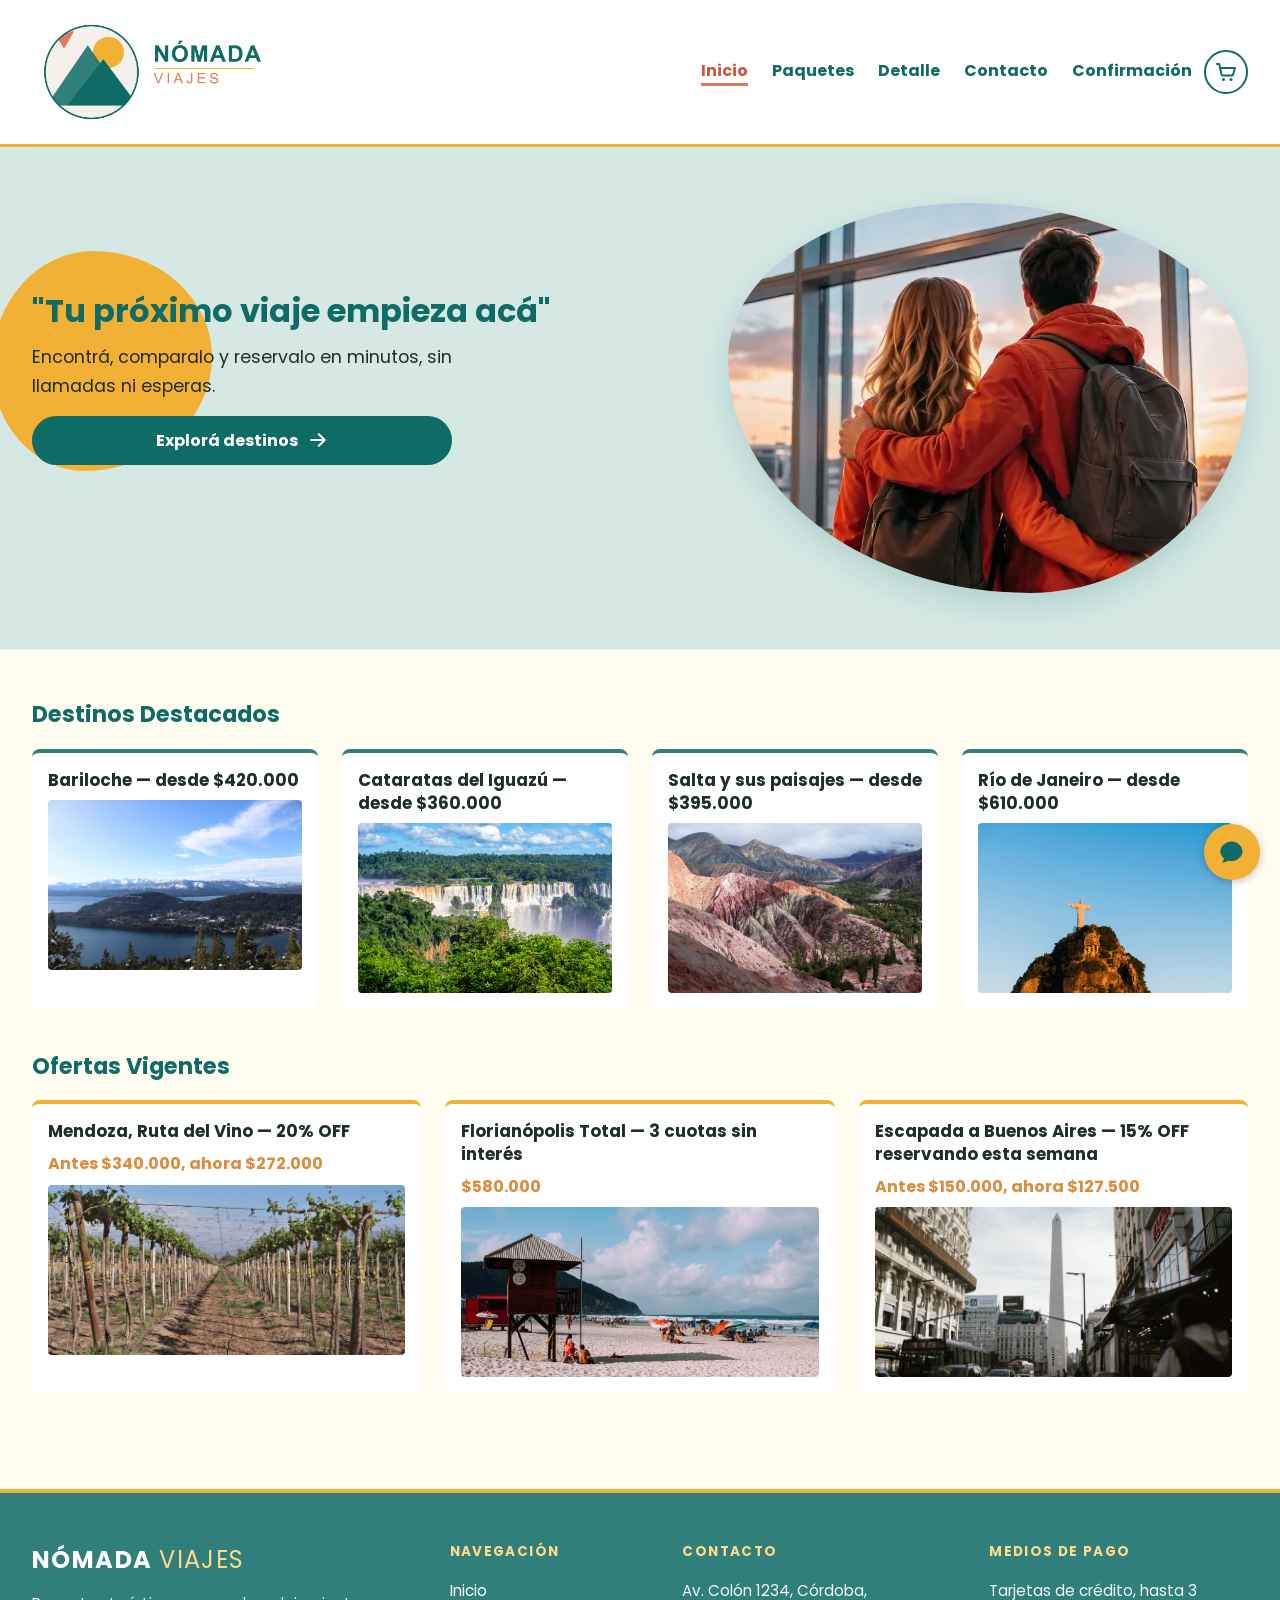
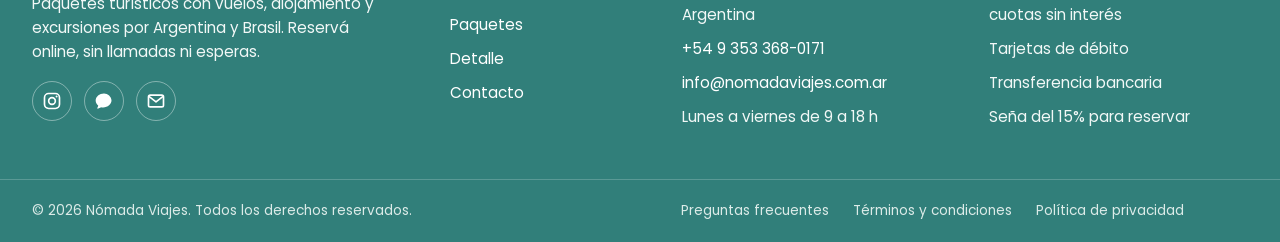
==== commit 74ab736d: "Marca en el menu la pagina actual" ====
--- a/estructura_html/src/index.html
+++ b/estructura_html/src/index.html
@@ -16,7 +16,7 @@
             <img src="./recursos/imagenes/logo_nomada.png" alt="logo empresa Nómada Viajes" width="450">
         </a>
         <nav class="vinculos">
-            <a href="./index.html">
+            <a href="./index.html" aria-current="page">
                 Inicio
             </a>
             <a href="./catalogo.html">
--- a/estructura_html/src/recursos/estilos/index-global.css
+++ b/estructura_html/src/recursos/estilos/index-global.css
@@ -210,6 +210,12 @@
 
 .encabezado-principal .vinculos a:hover{
     border-bottom-color: #F2B134;
+}
+
+/*Página actual: el vínculo del menú que corresponde a la página abierta queda marcado (aria-current="page" en el HTML)*/
+.encabezado-principal .vinculos a[aria-current="page"]{
+    color: #C9573B;
+    border-bottom-color: #E07A5F;
 }
 
 
